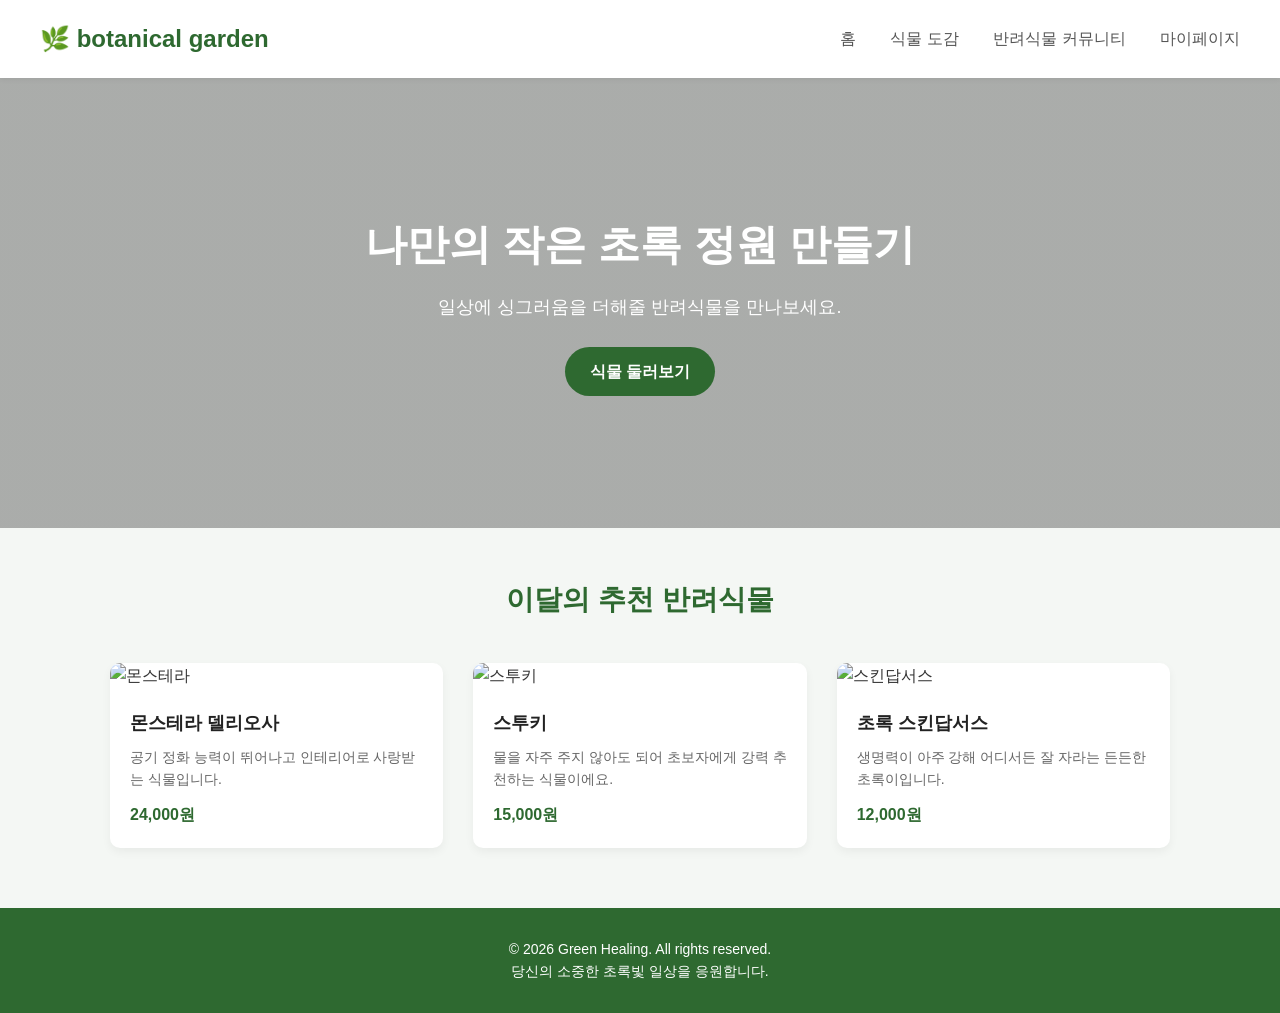
==== index.html @ 842b73a8 "파일명 index.html로 변경" ====
<!DOCTYPE html>
<html lang="ko">
<head>
    <meta charset="UTF-8">
    <meta name="viewport" content="width=device-width, initial-scale=1.0">
    <title>초록빛 힐링, 플랜트 스토어</title>
    <style>
        /* 기본 스타일 초기화 */
        * {
            margin: 0;
            padding: 0;
            box-sizing: border-box;
            font-family: 'Apple SD Gothic Neo', sans-serif;
        }

        body {
            background-color: #f4f7f4;
            color: #333;
            line-height: 1.6;
        }

        /* 상단 네비게이션 바 */
        header {
            background-color: #ffffff;
            padding: 20px 40px;
            display: flex;
            justify-content: space-between;
            align-items: center;
            box-shadow: 0 2px 5px rgba(0,0,0,0.05);
            position: sticky;
            top: 0;
            z-index: 100;
        }

        .logo {
            font-size: 24px;
            font-weight: bold;
            color: #2e6930;
        }

        nav a {
            text-decoration: none;
            color: #555;
            margin-left: 30px;
            font-weight: 500;
            transition: color 0.3s;
        }

        nav a:hover {
            color: #2e6930;
        }

        /* 메인 배너 섹션 */
        .hero {
            background: linear-gradient(rgba(0,0,0,0.3), rgba(0,0,0,0.3)), url('https://images.unsplash.com/photo-1463936575829-25148e1db1b8?auto=format&fit=crop&w=1200&q=80') no-repeat center center/cover;
            height: 450px;
            display: flex;
            flex-direction: column;
            justify-content: center;
            align-items: center;
            text-align: center;
            color: white;
            padding: 0 20px;
        }

        .hero h1 {
            font-size: 42px;
            margin-bottom: 15px;
        }

        .hero p {
            font-size: 18px;
            margin-bottom: 25px;
        }

        .btn {
            background-color: #2e6930;
            color: white;
            padding: 12px 25px;
            border-radius: 25px;
            text-decoration: none;
            font-weight: bold;
            transition: background 0.3s;
        }

        .btn:hover {
            background-color: #235224;
        }

        /* 식물 상품/추천 목록 섹션 */
        .container {
            max-width: 1100px;
            margin: 50px auto;
            padding: 0 20px;
        }

        .section-title {
            text-align: center;
            font-size: 28px;
            margin-bottom: 40px;
            color: #2e6930;
        }

        .plant-grid {
            display: grid;
            grid-template-columns: repeat(auto-fit, minmax(250px, 1fr));
            gap: 30px;
        }

        .plant-card {
            background: white;
            border-radius: 10px;
            overflow: hidden;
            box-shadow: 0 4px 10px rgba(0,0,0,0.05);
            transition: transform 0.3s;
        }

        .plant-card:hover {
            transform: translateY(-5px);
        }

        .plant-card img {
            width: 100%;
            height: 220px;
            object-fit: cover;
        }

        .plant-info {
            padding: 20px;
        }

        .plant-info h3 {
            font-size: 18px;
            margin-bottom: 8px;
            color: #222;
        }

        .plant-info p {
            color: #666;
            font-size: 14px;
            margin-bottom: 12px;
        }

        .price {
            font-weight: bold;
            color: #2e6930;
            font-size: 16px;
        }

        /* 푸터 */
        footer {
            background-color: #2e6930;
            color: white;
            text-align: center;
            padding: 30px;
            margin-top: 60px;
            font-size: 14px;
        }
    </style>
</head>
<body>

    <!-- 상단 헤더 -->
    <header>
        <div class="logo">🌿 botanical garden</div>
        <nav>
            <a href="#">홈</a>
            <a href="#">식물 도감</a>
            <a href="#">반려식물 커뮤니티</a>
            <a href="#">마이페이지</a>
        </nav>
    </header>

    <!-- 메인 비주얼 배너 -->
    <section class="hero">
        <h1>나만의 작은 초록 정원 만들기</h1>
        <p>일상에 싱그러움을 더해줄 반려식물을 만나보세요.</p>
        <a href="#shop" class="btn">식물 둘러보기</a>
    </section>

    <!-- 추천 식물 목록 -->
    <div class="container" id="shop">
        <h2 class="section-title">이달의 추천 반려식물</h2>
        <div class="plant-grid">
            
            <!-- 식물 카드 1 -->
            <div class="plant-card">
                <img src="https://images.unsplash.com/photo-1545241047-6083a3684587?auto=format&fit=crop&w=500&q=80" alt="몬스테라">
                <div class="plant-info">
                    <h3>몬스테라 델리오사</h3>
                    <p>공기 정화 능력이 뛰어나고 인테리어로 사랑받는 식물입니다.</p>
                    <div class="price">24,000원</div>
                </div>
            </div>

            <!-- 식물 카드 2 -->
            <div class="plant-card">
                <img src="https://images.unsplash.com/photo-1512428559087-560fa5ceab42?auto=format&fit=crop&w=500&q=80" alt="스투키">
                <div class="plant-info">
                    <h3>스투키</h3>
                    <p>물을 자주 주지 않아도 되어 초보자에게 강력 추천하는 식물이에요.</p>
                    <div class="price">15,000원</div>
                </div>
            </div>

            <!-- 식물 카드 3 -->
            <div class="plant-card">
                <img src="https://images.unsplash.com/photo-1485955900006-10f4d324d411?auto=format&fit=crop&w=500&q=80" alt="스킨답서스">
                <div class="plant-info">
                    <h3>초록 스킨답서스</h3>
                    <p>생명력이 아주 강해 어디서든 잘 자라는 든든한 초록이입니다.</p>
                    <div class="price">12,000원</div>
                </div>
            </div>

        </div>
    </div>

    <!-- 푸터 -->
    <footer>
        <p>&copy; 2026 Green Healing. All rights reserved.</p>
        <p>당신의 소중한 초록빛 일상을 응원합니다.</p>
    </footer>

</body>
</html>
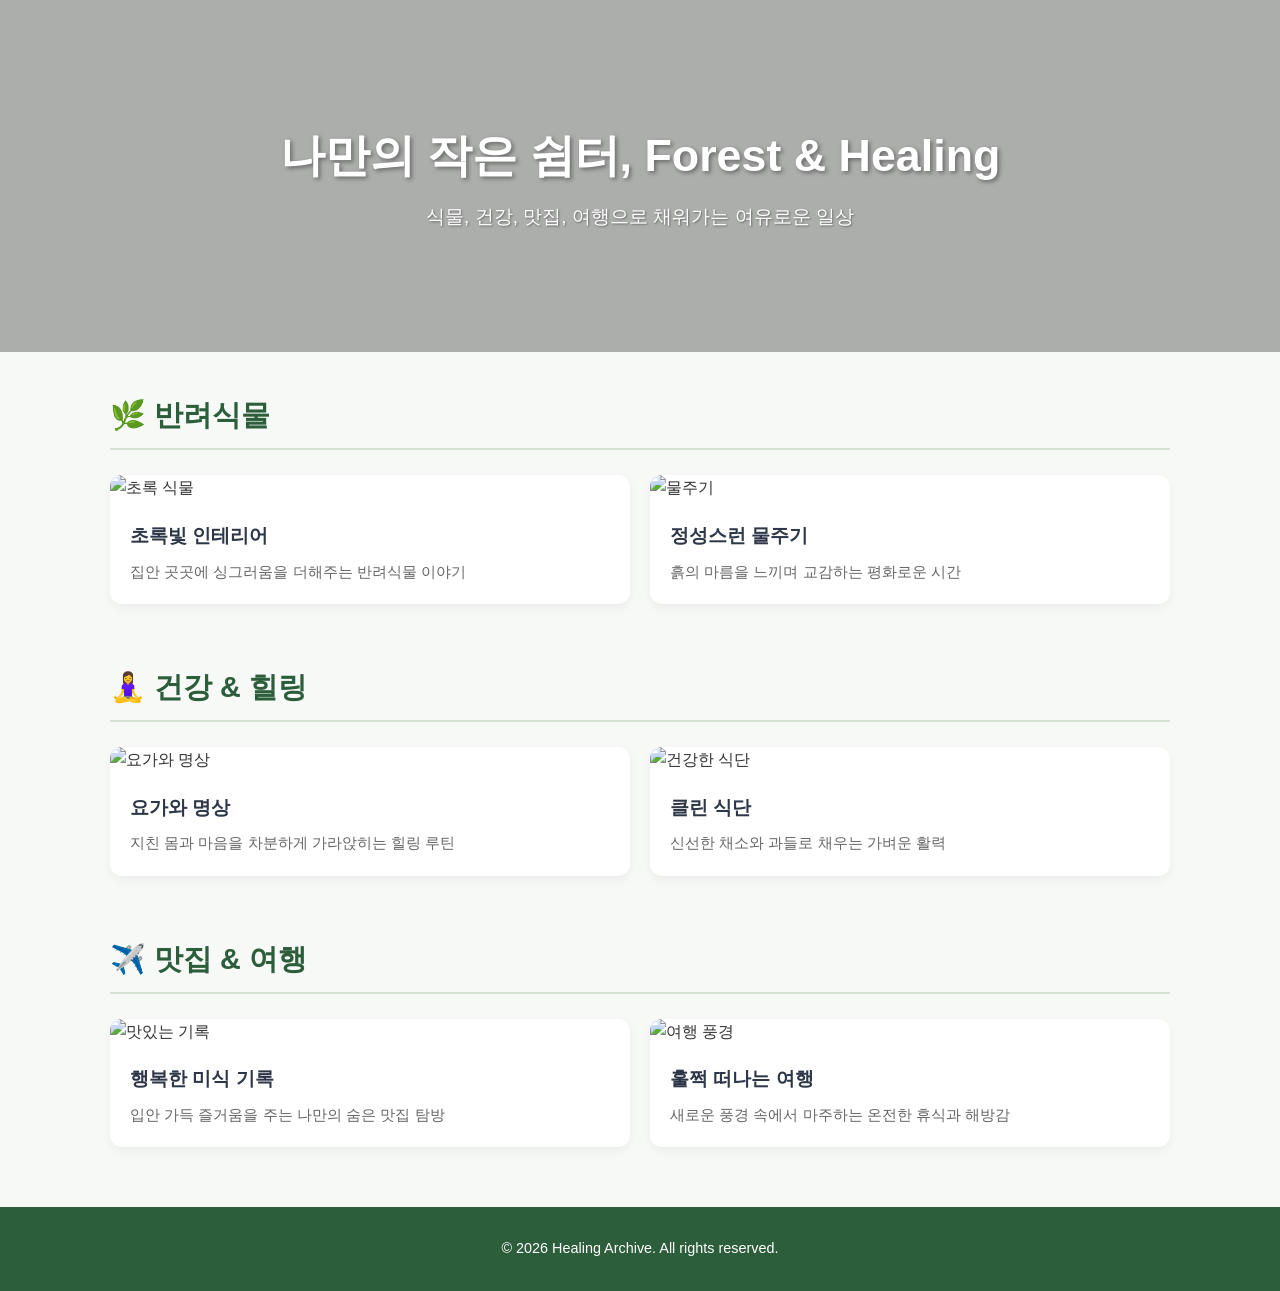
==== commit a18cf4c3: "식물, 건강, 맛집, 여행, 힐링 주제의 메인 페이지 제작 완료" ====
--- a/index.html
+++ b/index.html
@@ -3,224 +3,181 @@
 <head>
     <meta charset="UTF-8">
     <meta name="viewport" content="width=device-width, initial-scale=1.0">
-    <title>초록빛 힐링, 플랜트 스토어</title>
+    <title>나만의 힐링 아카이브</title>
     <style>
-        /* 기본 스타일 초기화 */
+        /* 기본 스타일 및 폰트 설정 */
         * {
             margin: 0;
             padding: 0;
             box-sizing: border-box;
+        }
+        body {
             font-family: 'Apple SD Gothic Neo', sans-serif;
-        }
-
-        body {
-            background-color: #f4f7f4;
+            background-color: #f7f9f6;
             color: #333;
             line-height: 1.6;
         }
 
-        /* 상단 네비게이션 바 */
+        /* 상단 헤더 영역 */
         header {
-            background-color: #ffffff;
-            padding: 20px 40px;
-            display: flex;
-            justify-content: space-between;
-            align-items: center;
-            box-shadow: 0 2px 5px rgba(0,0,0,0.05);
-            position: sticky;
-            top: 0;
-            z-index: 100;
+            background: linear-gradient(rgba(0,0,0,0.3), rgba(0,0,0,0.3)), url('https://images.unsplash.com/photo-1507525428034-b723cf961d3e?auto=format&fit=crop&w=1920&q=80') no-repeat center center/cover;
+            color: white;
+            text-align: center;
+            padding: 120px 20px;
+        }
+        header h1 {
+            font-size: 2.8rem;
+            margin-bottom: 10px;
+            text-shadow: 2px 2px 4px rgba(0,0,0,0.4);
+        }
+        header p {
+            font-size: 1.2rem;
+            text-shadow: 1px 1px 2px rgba(0,0,0,0.4);
         }
 
-        .logo {
-            font-size: 24px;
-            font-weight: bold;
-            color: #2e6930;
-        }
-
-        nav a {
-            text-decoration: none;
-            color: #555;
-            margin-left: 30px;
-            font-weight: 500;
-            transition: color 0.3s;
-        }
-
-        nav a:hover {
-            color: #2e6930;
-        }
-
-        /* 메인 배너 섹션 */
-        .hero {
-            background: linear-gradient(rgba(0,0,0,0.3), rgba(0,0,0,0.3)), url('https://images.unsplash.com/photo-1463936575829-25148e1db1b8?auto=format&fit=crop&w=1200&q=80') no-repeat center center/cover;
-            height: 450px;
-            display: flex;
-            flex-direction: column;
-            justify-content: center;
-            align-items: center;
-            text-align: center;
-            color: white;
+        /* 메인 컨테이너 */
+        .container {
+            max-width: 1100px;
+            margin: 40px auto;
             padding: 0 20px;
         }
 
-        .hero h1 {
-            font-size: 42px;
-            margin-bottom: 15px;
+        /* 섹션 공통 스타일 */
+        section {
+            margin-bottom: 60px;
+        }
+        h2 {
+            font-size: 1.8rem;
+            margin-bottom: 25px;
+            color: #2c5e3b;
+            border-bottom: 2px solid #d4e2d4;
+            padding-bottom: 10px;
         }
 
-        .hero p {
-            font-size: 18px;
-            margin-bottom: 25px;
+        /* 카드 그리드 레이아웃 */
+        .grid {
+            display: grid;
+            grid-template-columns: repeat(auto-fit, minmax(220px, 1fr));
+            gap: 20px;
         }
-
-        .btn {
-            background-color: #2e6930;
-            color: white;
-            padding: 12px 25px;
-            border-radius: 25px;
-            text-decoration: none;
-            font-weight: bold;
-            transition: background 0.3s;
-        }
-
-        .btn:hover {
-            background-color: #235224;
-        }
-
-        /* 식물 상품/추천 목록 섹션 */
-        .container {
-            max-width: 1100px;
-            margin: 50px auto;
-            padding: 0 20px;
-        }
-
-        .section-title {
-            text-align: center;
-            font-size: 28px;
-            margin-bottom: 40px;
-            color: #2e6930;
-        }
-
-        .plant-grid {
-            display: grid;
-            grid-template-columns: repeat(auto-fit, minmax(250px, 1fr));
-            gap: 30px;
-        }
-
-        .plant-card {
+        .card {
             background: white;
-            border-radius: 10px;
+            border-radius: 12px;
             overflow: hidden;
             box-shadow: 0 4px 10px rgba(0,0,0,0.05);
-            transition: transform 0.3s;
+            transition: transform 0.3s ease;
         }
-
-        .plant-card:hover {
+        .card:hover {
             transform: translateY(-5px);
         }
-
-        .plant-card img {
+        .card img {
             width: 100%;
-            height: 220px;
+            height: 160px;
             object-fit: cover;
         }
-
-        .plant-info {
+        .card-content {
             padding: 20px;
         }
-
-        .plant-info h3 {
-            font-size: 18px;
+        .card-content h3 {
+            font-size: 1.2rem;
             margin-bottom: 8px;
-            color: #222;
+            color: #2d3748;
         }
-
-        .plant-info p {
+        .card-content p {
+            font-size: 0.95rem;
             color: #666;
-            font-size: 14px;
-            margin-bottom: 12px;
-        }
-
-        .price {
-            font-weight: bold;
-            color: #2e6930;
-            font-size: 16px;
         }
 
         /* 푸터 */
         footer {
-            background-color: #2e6930;
+            background-color: #2c5e3b;
             color: white;
             text-align: center;
             padding: 30px;
             margin-top: 60px;
-            font-size: 14px;
+            font-size: 0.9rem;
         }
     </style>
 </head>
 <body>
 
-    <!-- 상단 헤더 -->
+    <!-- 상단 타이틀 -->
     <header>
-        <div class="logo">🌿 botanical garden</div>
-        <nav>
-            <a href="#">홈</a>
-            <a href="#">식물 도감</a>
-            <a href="#">반려식물 커뮤니티</a>
-            <a href="#">마이페이지</a>
-        </nav>
+        <h1>나만의 작은 쉼터, Forest & Healing</h1>
+        <p>식물, 건강, 맛집, 여행으로 채워가는 여유로운 일상</p>
     </header>
 
-    <!-- 메인 비주얼 배너 -->
-    <section class="hero">
-        <h1>나만의 작은 초록 정원 만들기</h1>
-        <p>일상에 싱그러움을 더해줄 반려식물을 만나보세요.</p>
-        <a href="#shop" class="btn">식물 둘러보기</a>
-    </section>
-
-    <!-- 추천 식물 목록 -->
-    <div class="container" id="shop">
-        <h2 class="section-title">이달의 추천 반려식물</h2>
-        <div class="plant-grid">
-            
-            <!-- 식물 카드 1 -->
-            <div class="plant-card">
-                <img src="https://images.unsplash.com/photo-1545241047-6083a3684587?auto=format&fit=crop&w=500&q=80" alt="몬스테라">
-                <div class="plant-info">
-                    <h3>몬스테라 델리오사</h3>
-                    <p>공기 정화 능력이 뛰어나고 인테리어로 사랑받는 식물입니다.</p>
-                    <div class="price">24,000원</div>
+    <div class="container">
+        
+        <!-- 식물 섹션 -->
+        <section>
+            <h2>🌿 반려식물</h2>
+            <div class="grid">
+                <div class="card">
+                    <img src="https://images.unsplash.com/photo-1485955900006-10f4d324d411?auto=format&fit=crop&w=500&q=80" alt="초록 식물">
+                    <div class="card-content">
+                        <h3>초록빛 인테리어</h3>
+                        <p>집안 곳곳에 싱그러움을 더해주는 반려식물 이야기</p>
+                    </div>
+                </div>
+                <div class="card">
+                    <img src="https://images.unsplash.com/photo-1512428559087-560fa5ceab42?auto=format&fit=crop&w=500&q=80" alt="물주기">
+                    <div class="card-content">
+                        <h3>정성스런 물주기</h3>
+                        <p>흙의 마름을 느끼며 교감하는 평화로운 시간</p>
+                    </div>
                 </div>
             </div>
+        </section>
 
-            <!-- 식물 카드 2 -->
-            <div class="plant-card">
-                <img src="https://images.unsplash.com/photo-1512428559087-560fa5ceab42?auto=format&fit=crop&w=500&q=80" alt="스투키">
-                <div class="plant-info">
-                    <h3>스투키</h3>
-                    <p>물을 자주 주지 않아도 되어 초보자에게 강력 추천하는 식물이에요.</p>
-                    <div class="price">15,000원</div>
+        <!-- 건강 & 힐링 섹션 -->
+        <section>
+            <h2>🧘‍♀️ 건강 & 힐링</h2>
+            <div class="grid">
+                <div class="card">
+                    <img src="https://images.unsplash.com/photo-1544367567-0f2fcb009e0b?auto=format&fit=crop&w=500&q=80" alt="요가와 명상">
+                    <div class="card-content">
+                        <h3>요가와 명상</h3>
+                        <p>지친 몸과 마음을 차분하게 가라앉히는 힐링 루틴</p>
+                    </div>
+                </div>
+                <div class="card">
+                    <img src="https://images.unsplash.com/photo-1498837167922-ddd27525d352?auto=format&fit=crop&w=500&q=80" alt="건강한 식단">
+                    <div class="card-content">
+                        <h3>클린 식단</h3>
+                        <p>신선한 채소와 과들로 채우는 가벼운 활력</p>
+                    </div>
                 </div>
             </div>
+        </section>
 
-            <!-- 식물 카드 3 -->
-            <div class="plant-card">
-                <img src="https://images.unsplash.com/photo-1485955900006-10f4d324d411?auto=format&fit=crop&w=500&q=80" alt="스킨답서스">
-                <div class="plant-info">
-                    <h3>초록 스킨답서스</h3>
-                    <p>생명력이 아주 강해 어디서든 잘 자라는 든든한 초록이입니다.</p>
-                    <div class="price">12,000원</div>
+        <!-- 맛집 & 여행 섹션 -->
+        <section>
+            <h2>✈️ 맛집 & 여행</h2>
+            <div class="grid">
+                <div class="card">
+                    <img src="https://images.unsplash.com/photo-1504674900247-0877df9cc836?auto=format&fit=crop&w=500&q=80" alt="맛있는 기록">
+                    <div class="card-content">
+                        <h3>행복한 미식 기록</h3>
+                        <p>입안 가득 즐거움을 주는 나만의 숨은 맛집 탐방</p>
+                    </div>
+                </div>
+                <div class="card">
+                    <img src="https://images.unsplash.com/photo-1503220317375-aaad61436b1b?auto=format&fit=crop&w=500&q=80" alt="여행 풍경">
+                    <div class="card-content">
+                        <h3>훌쩍 떠나는 여행</h3>
+                        <p>새로운 풍경 속에서 마주하는 온전한 휴식과 해방감</p>
+                    </div>
                 </div>
             </div>
+        </section>
 
-        </div>
     </div>
 
     <!-- 푸터 -->
     <footer>
-        <p>&copy; 2026 Green Healing. All rights reserved.</p>
-        <p>당신의 소중한 초록빛 일상을 응원합니다.</p>
+        <p>&copy; 2026 Healing Archive. All rights reserved.</p>
     </footer>
 
 </body>
-</html>
+</html>
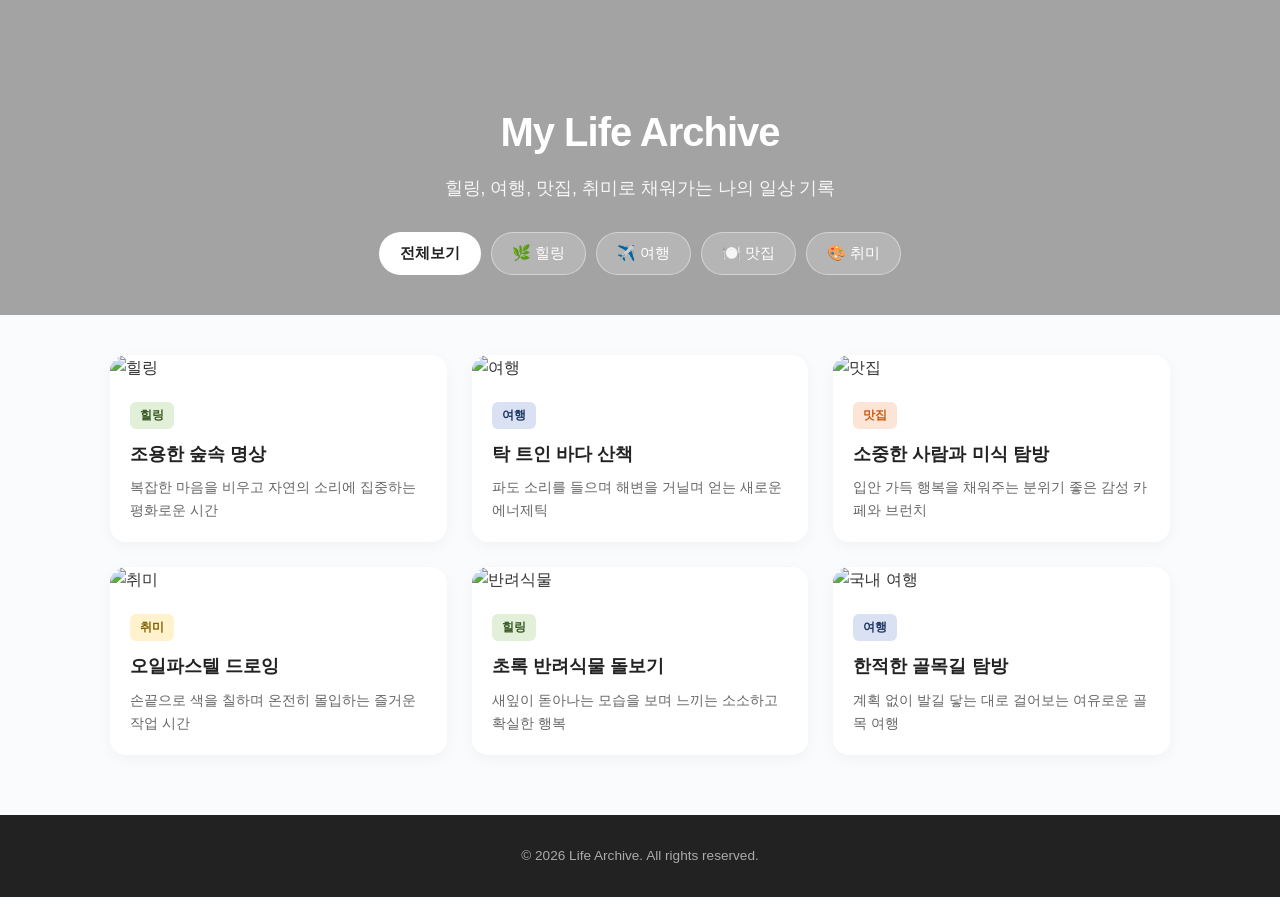
==== commit c21180b3: "구성 변경" ====
--- a/index.html
+++ b/index.html
@@ -3,181 +3,116 @@
 <head>
     <meta charset="UTF-8">
     <meta name="viewport" content="width=device-width, initial-scale=1.0">
-    <title>나만의 힐링 아카이브</title>
-    <style>
-        /* 기본 스타일 및 폰트 설정 */
-        * {
-            margin: 0;
-            padding: 0;
-            box-sizing: border-box;
-        }
-        body {
-            font-family: 'Apple SD Gothic Neo', sans-serif;
-            background-color: #f7f9f6;
-            color: #333;
-            line-height: 1.6;
-        }
-
-        /* 상단 헤더 영역 */
-        header {
-            background: linear-gradient(rgba(0,0,0,0.3), rgba(0,0,0,0.3)), url('https://images.unsplash.com/photo-1507525428034-b723cf961d3e?auto=format&fit=crop&w=1920&q=80') no-repeat center center/cover;
-            color: white;
-            text-align: center;
-            padding: 120px 20px;
-        }
-        header h1 {
-            font-size: 2.8rem;
-            margin-bottom: 10px;
-            text-shadow: 2px 2px 4px rgba(0,0,0,0.4);
-        }
-        header p {
-            font-size: 1.2rem;
-            text-shadow: 1px 1px 2px rgba(0,0,0,0.4);
-        }
-
-        /* 메인 컨테이너 */
-        .container {
-            max-width: 1100px;
-            margin: 40px auto;
-            padding: 0 20px;
-        }
-
-        /* 섹션 공통 스타일 */
-        section {
-            margin-bottom: 60px;
-        }
-        h2 {
-            font-size: 1.8rem;
-            margin-bottom: 25px;
-            color: #2c5e3b;
-            border-bottom: 2px solid #d4e2d4;
-            padding-bottom: 10px;
-        }
-
-        /* 카드 그리드 레이아웃 */
-        .grid {
-            display: grid;
-            grid-template-columns: repeat(auto-fit, minmax(220px, 1fr));
-            gap: 20px;
-        }
-        .card {
-            background: white;
-            border-radius: 12px;
-            overflow: hidden;
-            box-shadow: 0 4px 10px rgba(0,0,0,0.05);
-            transition: transform 0.3s ease;
-        }
-        .card:hover {
-            transform: translateY(-5px);
-        }
-        .card img {
-            width: 100%;
-            height: 160px;
-            object-fit: cover;
-        }
-        .card-content {
-            padding: 20px;
-        }
-        .card-content h3 {
-            font-size: 1.2rem;
-            margin-bottom: 8px;
-            color: #2d3748;
-        }
-        .card-content p {
-            font-size: 0.95rem;
-            color: #666;
-        }
-
-        /* 푸터 */
-        footer {
-            background-color: #2c5e3b;
-            color: white;
-            text-align: center;
-            padding: 30px;
-            margin-top: 60px;
-            font-size: 0.9rem;
-        }
-    </style>
+    <title>나만의 라이프 아카이브</title>
+    <link rel="stylesheet" href="style.css">
 </head>
 <body>
 
-    <!-- 상단 타이틀 -->
+    <!-- 상단 헤더 -->
     <header>
-        <h1>나만의 작은 쉼터, Forest & Healing</h1>
-        <p>식물, 건강, 맛집, 여행으로 채워가는 여유로운 일상</p>
+        <h1>My Life Archive</h1>
+        <p>힐링, 여행, 맛집, 취미로 채워가는 나의 일상 기록</p>
+        
+        <!-- 카테고리 탭 버튼 -->
+        <nav class="tab-menu">
+            <button class="tab-btn active" onclick="filterCategory('all')">전체보기</button>
+            <button class="tab-btn" onclick="filterCategory('healing')">🌿 힐링</button>
+            <button class="tab-btn" onclick="filterCategory('travel')">✈️ 여행</button>
+            <button class="tab-btn" onclick="filterCategory('food')">🍽️ 맛집</button>
+            <button class="tab-btn" onclick="filterCategory('hobby')">🎨 취미</button>
+        </nav>
     </header>
 
-    <div class="container">
-        
-        <!-- 식물 섹션 -->
-        <section>
-            <h2>🌿 반려식물</h2>
-            <div class="grid">
-                <div class="card">
-                    <img src="https://images.unsplash.com/photo-1485955900006-10f4d324d411?auto=format&fit=crop&w=500&q=80" alt="초록 식물">
-                    <div class="card-content">
-                        <h3>초록빛 인테리어</h3>
-                        <p>집안 곳곳에 싱그러움을 더해주는 반려식물 이야기</p>
-                    </div>
-                </div>
-                <div class="card">
-                    <img src="https://images.unsplash.com/photo-1512428559087-560fa5ceab42?auto=format&fit=crop&w=500&q=80" alt="물주기">
-                    <div class="card-content">
-                        <h3>정성스런 물주기</h3>
-                        <p>흙의 마름을 느끼며 교감하는 평화로운 시간</p>
-                    </div>
+    <!-- 메인 컨텐츠 그리드 -->
+    <main class="container">
+        <div class="grid">
+
+            <!-- 힐링 아이템 -->
+            <div class="card" data-category="healing">
+                <img src="https://images.unsplash.com/photo-1544367567-0f2fcb009e0b?auto=format&fit=crop&w=500&q=80" alt="힐링">
+                <div class="card-content">
+                    <span class="badge healing">힐링</span>
+                    <h3>조용한 숲속 명상</h3>
+                    <p>복잡한 마음을 비우고 자연의 소리에 집중하는 평화로운 시간</p>
                 </div>
             </div>
-        </section>
 
-        <!-- 건강 & 힐링 섹션 -->
-        <section>
-            <h2>🧘‍♀️ 건강 & 힐링</h2>
-            <div class="grid">
-                <div class="card">
-                    <img src="https://images.unsplash.com/photo-1544367567-0f2fcb009e0b?auto=format&fit=crop&w=500&q=80" alt="요가와 명상">
-                    <div class="card-content">
-                        <h3>요가와 명상</h3>
-                        <p>지친 몸과 마음을 차분하게 가라앉히는 힐링 루틴</p>
-                    </div>
-                </div>
-                <div class="card">
-                    <img src="https://images.unsplash.com/photo-1498837167922-ddd27525d352?auto=format&fit=crop&w=500&q=80" alt="건강한 식단">
-                    <div class="card-content">
-                        <h3>클린 식단</h3>
-                        <p>신선한 채소와 과들로 채우는 가벼운 활력</p>
-                    </div>
+            <!-- 여행 아이템 -->
+            <div class="card" data-category="travel">
+                <img src="https://images.unsplash.com/photo-1507525428034-b723cf961d3e?auto=format&fit=crop&w=500&q=80" alt="여행">
+                <div class="card-content">
+                    <span class="badge travel">여행</span>
+                    <h3>탁 트인 바다 산책</h3>
+                    <p>파도 소리를 들으며 해변을 거닐며 얻는 새로운 에너제틱</p>
                 </div>
             </div>
-        </section>
 
-        <!-- 맛집 & 여행 섹션 -->
-        <section>
-            <h2>✈️ 맛집 & 여행</h2>
-            <div class="grid">
-                <div class="card">
-                    <img src="https://images.unsplash.com/photo-1504674900247-0877df9cc836?auto=format&fit=crop&w=500&q=80" alt="맛있는 기록">
-                    <div class="card-content">
-                        <h3>행복한 미식 기록</h3>
-                        <p>입안 가득 즐거움을 주는 나만의 숨은 맛집 탐방</p>
-                    </div>
-                </div>
-                <div class="card">
-                    <img src="https://images.unsplash.com/photo-1503220317375-aaad61436b1b?auto=format&fit=crop&w=500&q=80" alt="여행 풍경">
-                    <div class="card-content">
-                        <h3>훌쩍 떠나는 여행</h3>
-                        <p>새로운 풍경 속에서 마주하는 온전한 휴식과 해방감</p>
-                    </div>
+            <!-- 맛집 아이템 -->
+            <div class="card" data-category="food">
+                <img src="https://images.unsplash.com/photo-1504674900247-0877df9cc836?auto=format&fit=crop&w=500&q=80" alt="맛집">
+                <div class="card-content">
+                    <span class="badge food">맛집</span>
+                    <h3>소중한 사람과 미식 탐방</h3>
+                    <p>입안 가득 행복을 채워주는 분위기 좋은 감성 카페와 브런치</p>
                 </div>
             </div>
-        </section>
 
-    </div>
+            <!-- 취미 아이템 -->
+            <div class="card" data-category="hobby">
+                <img src="https://images.unsplash.com/photo-1513364776144-60967b0f800f?auto=format&fit=crop&w=500&q=80" alt="취미">
+                <div class="card-content">
+                    <span class="badge hobby">취미</span>
+                    <h3>오일파스텔 드로잉</h3>
+                    <p>손끝으로 색을 칠하며 온전히 몰입하는 즐거운 작업 시간</p>
+                </div>
+            </div>
+
+            <!-- 추가 힐링 아이템 -->
+            <div class="card" data-category="healing">
+                <img src="https://images.unsplash.com/photo-1485955900006-10f4d324d411?auto=format&fit=crop&w=500&q=80" alt="반려식물">
+                <div class="card-content">
+                    <span class="badge healing">힐링</span>
+                    <h3>초록 반려식물 돌보기</h3>
+                    <p>새잎이 돋아나는 모습을 보며 느끼는 소소하고 확실한 행복</p>
+                </div>
+            </div>
+
+            <!-- 추가 여행 아이템 -->
+            <div class="card" data-category="travel">
+                <img src="https://images.unsplash.com/photo-1503220317375-aaad61436b1b?auto=format&fit=crop&w=500&q=80" alt="국내 여행">
+                <div class="card-content">
+                    <span class="badge travel">여행</span>
+                    <h3>한적한 골목길 탐방</h3>
+                    <p>계획 없이 발길 닿는 대로 걸어보는 여유로운 골목 여행</p>
+                </div>
+            </div>
+
+        </div>
+    </main>
 
     <!-- 푸터 -->
     <footer>
-        <p>&copy; 2026 Healing Archive. All rights reserved.</p>
+        <p>&copy; 2026 Life Archive. All rights reserved.</p>
     </footer>
 
+    <!-- 카테고리 필터링 스크립트 -->
+    <script>
+        function filterCategory(category) {
+            // 버튼 활성화 디자인 변경
+            let buttons = document.querySelectorAll('.tab-btn');
+            buttons.forEach(btn => btn.classList.remove('active'));
+            event.target.classList.add('active');
+
+            // 카드 필터링
+            let cards = document.querySelectorAll('.card');
+            cards.forEach(card => {
+                if (category === 'all' || card.getAttribute('data-category') === category) {
+                    card.style.display = 'block';
+                } else {
+                    card.style.display = 'none';
+                }
+            });
+        }
+    </script>
 </body>
 </html>
--- a/style.css
+++ b/style.css
@@ -0,0 +1,122 @@
+/* 기본 초기화 */
+* {
+    margin: 0;
+    padding: 0;
+    box-sizing: border-box;
+}
+body {
+    font-family: 'Apple SD Gothic Neo', sans-serif;
+    background-color: #fafbfc;
+    color: #333;
+    line-height: 1.6;
+}
+
+/* 상단 헤더 및 탭 메뉴 */
+header {
+    background: linear-gradient(rgba(0,0,0,0.35), rgba(0,0,0,0.35)), url('https://images.unsplash.com/photo-1499750310107-5fef28a66643?auto=format&fit=crop&w=1920&q=80') no-repeat center center/cover;
+    color: white;
+    text-align: center;
+    padding: 100px 20px 40px 20px;
+}
+header h1 {
+    font-size: 2.5rem;
+    margin-bottom: 10px;
+    letter-spacing: -1px;
+}
+header p {
+    font-size: 1.1rem;
+    margin-bottom: 30px;
+    opacity: 0.9;
+}
+
+/* 탭 버튼 스타일 */
+.tab-menu {
+    display: flex;
+    justify-content: center;
+    gap: 10px;
+    flex-wrap: wrap;
+    margin-top: 20px;
+}
+.tab-btn {
+    background: rgba(255, 255, 255, 0.2);
+    border: 1px solid rgba(255, 255, 255, 0.4);
+    color: white;
+    padding: 10px 20px;
+    border-radius: 25px;
+    cursor: pointer;
+    font-size: 0.95rem;
+    transition: all 0.3s ease;
+    backdrop-filter: blur(5px);
+}
+.tab-btn:hover, .tab-btn.active {
+    background: white;
+    color: #222;
+    font-weight: bold;
+}
+
+/* 메인 컨테이너 */
+.container {
+    max-width: 1100px;
+    margin: 40px auto;
+    padding: 0 20px;
+}
+
+/* 카드 그리드 */
+.grid {
+    display: grid;
+    grid-template-columns: repeat(auto-fit, minmax(280px, 1fr));
+    gap: 25px;
+}
+.card {
+    background: white;
+    border-radius: 16px;
+    overflow: hidden;
+    box-shadow: 0 4px 15px rgba(0,0,0,0.04);
+    transition: transform 0.3s ease, box-shadow 0.3s ease;
+}
+.card:hover {
+    transform: translateY(-6px);
+    box-shadow: 0 10px 25px rgba(0,0,0,0.08);
+}
+.card img {
+    width: 100%;
+    height: 180px;
+    object-fit: cover;
+}
+.card-content {
+    padding: 20px;
+}
+
+/* 뱃지 디자인 */
+.badge {
+    display: inline-block;
+    padding: 4px 10px;
+    font-size: 0.75rem;
+    border-radius: 6px;
+    font-weight: bold;
+    margin-bottom: 10px;
+}
+.badge.healing { background: #e2f0d9; color: #385723; }
+.badge.travel { background: #d9e1f2; color: #1f3864; }
+.badge.food { background: #fce4d6; color: #c65911; }
+.badge.hobby { background: #fff2cc; color: #7f6000; }
+
+.card-content h3 {
+    font-size: 1.15rem;
+    margin-bottom: 8px;
+    color: #222;
+}
+.card-content p {
+    font-size: 0.9rem;
+    color: #666;
+}
+
+/* 푸터 */
+footer {
+    background-color: #222;
+    color: #aaa;
+    text-align: center;
+    padding: 30px;
+    margin-top: 60px;
+    font-size: 0.85rem;
+}
